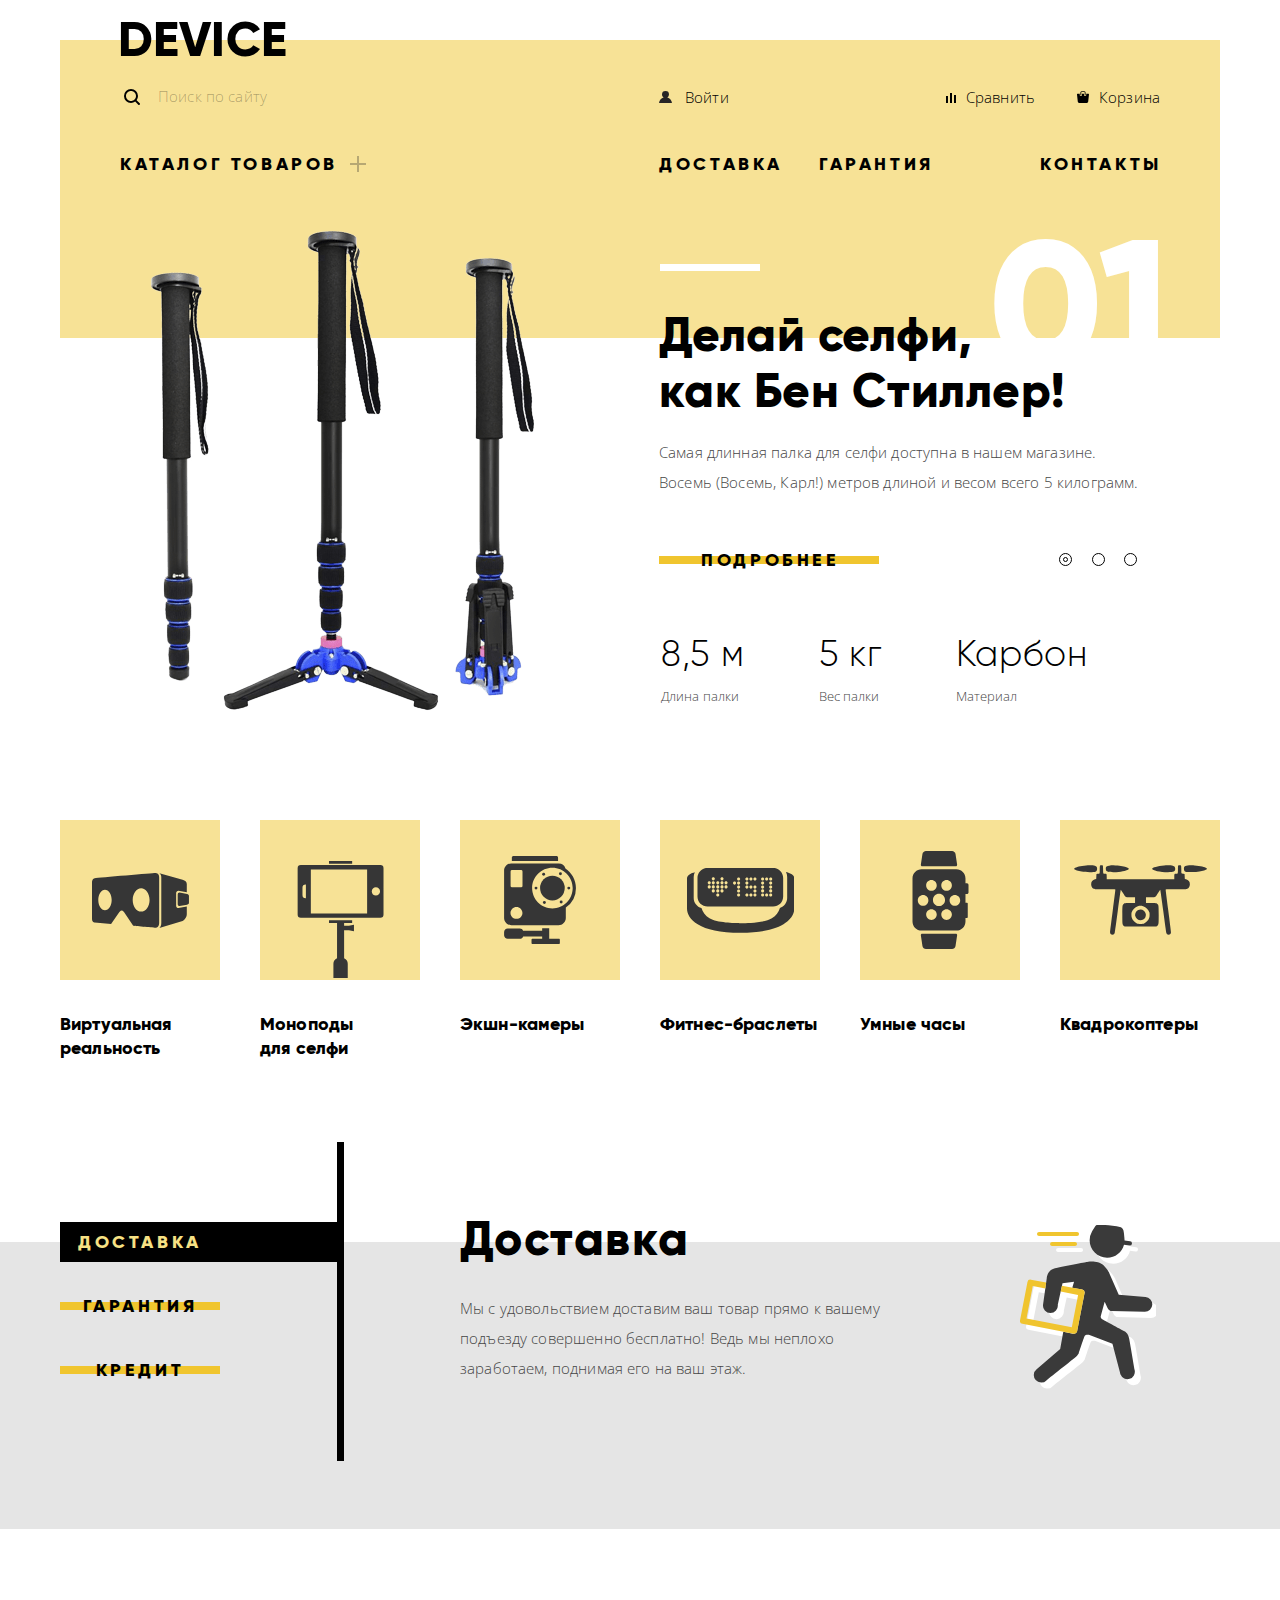
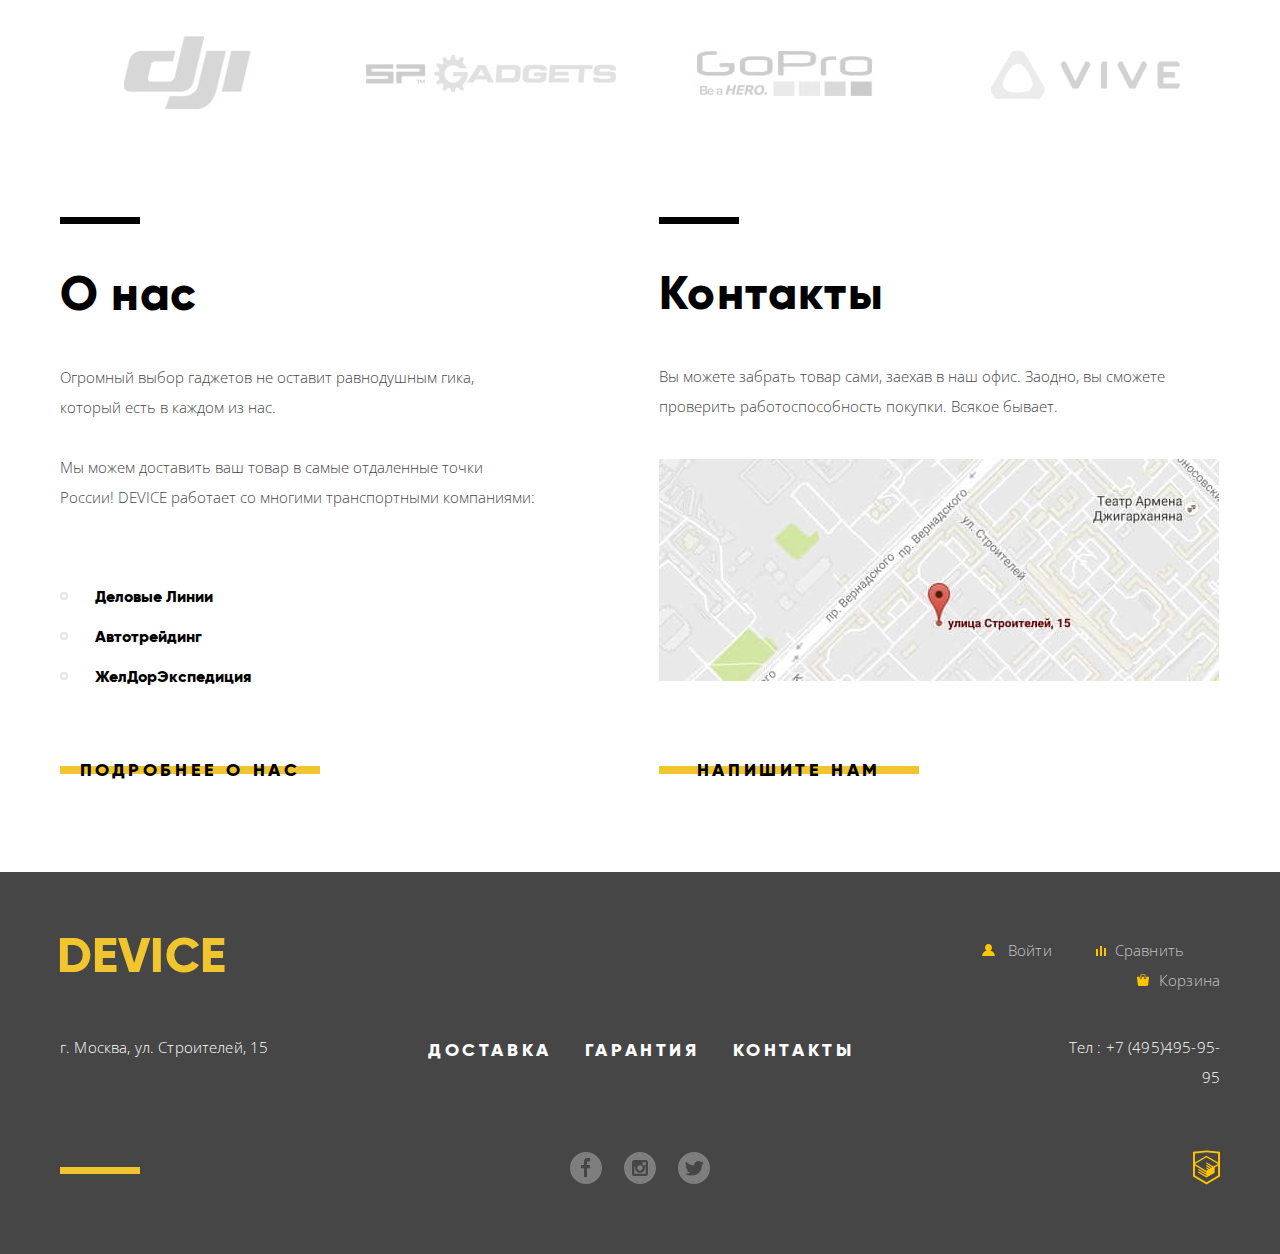
==== index.html @ 0cc8f9c6 "Исправления." ====
<!DOCTYPE html>
<html lang="ru">
  <head>
    <meta charset="utf-8">
    <title>Интернет-магазин Device</title>
    <link href="https://fonts.googleapis.com/css?family=Open+Sans:300,400&amp;subset=cyrillic" rel="stylesheet">
    <link href="css/normalize.css" rel="stylesheet">
    <link href="css/style.css" rel="stylesheet">
  </head>
  <body>   
    <header class="site-header"> 
      <div class="container">
        <nav class="site-header__nav site-header__nav_index"> 
          <a class="site-header__logo-link">DEVICE</a>
          <form class="site-header__search" action="https://echo.htmlacademy.ru" method="GET">
            <label class="site-header__search-label" for="search"><span class="visually-hidden">Поиск:</span></label> 
            <input class="site-header__search-input" type="text" name="search" id="search" placeholder="Поиск по сайту">
            <button class="site-header__search-btn" type="submit" >Найти</button>
          </form>
          <ul class="site-header__user-block">
            <li class="site-header__user-item site-header__user-item_login">
              <a class="site-header__user-link site-header__user-link_login" href="#">Войти</a>
            </li>
            <li class="site-header__user-item site-header__user-item_compare">
              <a class="site-header__user-link site-header__user-link_compare" href="#">Сравнить</a>
            </li>
            <li class="site-header__user-item site-header__user-item_basket">
              <a class="site-header__user-link site-header__user-link_basket" href="#">Корзина</a>
            </li>
          </ul>
          <ul class="site-header__menu">
            <li class="site-header__menu-item site-header__menu-item_catalog">
              <a class="site-header__menu-link site-header__menu-link_catalog" href="#">Каталог товаров</a>
              <ul class="site-header__sub-menu">
                <li class="site-header__sub-menu-column site-header__sub-menu-column_first">
                  <a class="site-header__sub-menu-link" href="#">Виртуальная реальность</a>
                  <a class="site-header__sub-menu-link" href="inner.html">Моноподы для селфи</a>
                  <a class="site-header__sub-menu-link" href="#">Экшн-камеры</a>
                </li>
                <li class="site-header__sub-menu-column site-header__sub-menu-column_second">
                  <a class="site-header__sub-menu-link" href="#">Фитнес-браслеты</a>
                  <a class="site-header__sub-menu-link" href="#">Умные часы</a>
                </li>
                <li class="site-header__sub-menu-column site-header__sub-menu-column_third">
                  <a class="site-header__sub-menu-link" href="#">Квадрокоптеры</a>
                </li>
              </ul>
            </li>
            <li class="site-header__menu-item site-header__menu-item_delivery">
              <a class="site-header__menu-link site-header__menu-link_delivery" href="#">Доставка</a>
            </li>
            <li class="site-header__menu-item site-header__menu-item_warranty">
              <a class="site-header__menu-link site-header__menu-link_warranty" href="#">Гарантия</a>
            </li>
            <li class="site-header__menu-item site-header__menu-item_contacts">
              <a class="site-header__menu-link site-header__menu-link_contacts" href="#">Контакты</a>
            </li>
          </ul>
        </nav>
      </div>
    </header>
    <main class="site-main">
      <section class="site-main__slider">
        <div class="container">
          <div class="slider">
            <input class="slider__switch-radio slider__switch-radio_first visually-hidden" type="radio"  name="slide" id="first-slide" checked>
            <input class="slider__switch-radio slider__switch-radio_second visually-hidden" type="radio"  name="slide" id="second-slide">
            <input class="slider__switch-radio slider__switch-radio_third visually-hidden" type="radio"  name="slide" id="third-slide">
            <section class="slider__item slider__item_first">
              <img class="slider__img slider__img_first" src="img/slide_selfie-stick.png" width="384" height="486" alt="Самая длинная палка для сэлфи">
              <div class="slider__description">
                <h2 class="slider__title">
                  Делай селфи, <br>
                  как Бен Стиллер!
                </h2>
                <p class="slider__text">Самая длинная палка для селфи доступна в нашем магазине.</p>
                <p class="slider__text">Восемь (Восемь, Карл!) метров длиной и весом всего 5 килограмм.</p>
                <a class="slider__btn btn" href="#">Подробнее</a>
                <table class="slider__table">
                  <tr class="slider__table-row">
                    <td class="slider__table-cell">8,5 м</td>
                    <td class="slider__table-cell">5 кг</td>
                    <td class="slider__table-cell">Карбон</td>
                  </tr>
                  <tr class="slider__table-row">
                    <th class="slider__table-cell slider__table-cell_head">Длина палки</th>
                    <th class="slider__table-cell slider__table-cell_head">Вес палки</th>
                    <th class="slider__table-cell slider__table-cell_head">Материал</th>
                  </tr>
                </table>
              </div>
            </section>
            <section class="slider__item slider__item_second">
                <img class="slider__img slider__img_second" src="img/slide_fitness-bracelet.png" width="345" height="485" alt="Мотивирующий фитнес браслет">
                <div class="slider__description">
                  <h2 class="slider__title">
                    Худеем <br>
                    правильно!
                  </h2>
                  <p class="slider__text">Мотивирующие фитнесc-браслеты помогут найти в себе силы не пропускать занятия и соблюдать диету.</p>
                  <a class="slider__btn btn" href="#">Подробнее</a>
                  <table class="slider__table">
                    <tr class="slider__table-row">
                      <td class="slider__table-cell">48 часов</td>
                    </tr>
                    <tr class="slider__table-row">
                      <th class="slider__table-cell slider__table-cell_head">Без подзарядки</th>
                    </tr>
                  </table>
                </div>
            </section>
            <section class="slider__item slider__item_third">
                <img class="slider__img slider__img_third" src="img/slide_quadcopter.png" width="526" height="334" alt="Квадрокоптер с лазером">
                <div class="slider__description">
                  <h2 class="slider__title">
                    Порхает&nbsp;как&nbsp;бабочка,
                    <br>
                    жалит как пчела!
                  </h2>
                  <p class="slider__text">Этот обычный, на первый взгляд, квадрокоптер оснащен мощным лазером, замаскированным под стандартную камеру.</p>
                  <a class="slider__btn btn" href="#">Подробнее</a>
                  <table class="slider__table">
                    <tr class="slider__table-row">
                      <td class="slider__table-cell">800 м</td>
                      <td class="slider__table-cell">50 м</td>
                    </tr>
                    <tr class="slider__table-row">
                      <th class="slider__table-cell slider__table-cell_head">Дальность полета</th>
                      <th class="slider__table-cell slider__table-cell_head">Радиус поражения</th>
                    </tr>
                  </table>
                </div>
            </section>
            <div class="slider__switch-wrap">
              <label class="slider__switch-label" for="first-slide">
                <span class="visually-hidden">Первый слайд</span>
              </label>
              <label class="slider__switch-label" for="second-slide">
                <span class="visually-hidden">Второй слайд</span>
              </label>            
              <label class="slider__switch-label" for="third-slide">
                <span class="visually-hidden">Третий слайд</span>
              </label>
            </div>  
          </div> 
        </div> 
      </section>
      <section class="product-type"> 
        <div class="product-type__container container"> 
          <ul class="product-type__list">
            <li class="product-type__item">
              <a class="product-type__link" href="#">
                <div class="product-type__img-wrap">
                  <img class="product-type__img" src="img/virtual-icon.svg" width="97" height="55" alt="Иконка 'Виртуальная реальность'">
                </div>
                Виртуальная реальность
              </a>
            </li>
            <li class="product-type__item">
              <a class="product-type__link" href="inner.html">
                <div class="product-type__img-wrap product-type__img-wrap_monopods">
                  <img class="product-type__img" src="img/monopods-icon.svg" width="87" height="117" alt="Иконка 'Монопод'">
                </div>
                Моноподы для&nbsp;селфи 
              </a>
            </li>
            <li class="product-type__item">
              <a class="product-type__link" href="#">
                <div class="product-type__img-wrap">
                <img class="product-type__img" src="img/cameras-icon.svg" width="72" height="88" alt="Иконка 'Камера'">
                </div>
                Экшн-камеры 
              </a>
            </li>
          <li class="product-type__item">
          <a class="product-type__link" href="#">
              <div class="product-type__img-wrap">
                <img class="product-type__img" src="img/bracelets-icon.svg" width="107" height="65" alt="Иконка 'Фитнесc-браслет'">
              </div>
              Фитнес-браслеты
          </a>
          </li>
          <li class="product-type__item">
            <a class="product-type__link" href="#">
              <div class="product-type__img-wrap">
                <img class="product-type__img" src="img/watch-icon.svg" width="57" height="98" alt="Иконка 'Умные часы'">
              </div>
              Умные часы
            </a>
          </li>
          <li class="product-type__item">
            <a class="product-type__link" href="#">
              <div class="product-type__img-wrap">
                <img class="product-type__img" src="img/quadcopters-icon.svg" width="133" height="70" alt="Иконка 'Квадрокоптер'">
              </div>
              Квадрокоптеры
            </a>
          </li>
          </ul>
        </div>
      </section>
      <section class="services">
        <div class="services__container container">
          <ul class="services__tabs-bar">
            <li class="services__tabs-bar-item services__tabs-bar-item_delivery ">
              <button class="services__tabs-bar-btn services__tabs-bar-btn_delivery btn services__tabs-bar-btn_active" type="button" href="#">
                Доставка
              </button>
            </li>
            <li class="services__tabs-bar-item services__tabs-bar-item_warranty">
              <button class="services__tabs-bar-btn services__tabs-bar-btn_warranty btn" type="button" href="#">
                Гарантия
              </button>
            </li>
            <li class="services__tabs-bar-item services__tabs-bar-item_credit">
              <button class="services__tabs-bar-btn services__tabs-bar-btn_credit btn"type="button" href="#">
                Кредит
              </button>
            </li>
          </ul>
          <section class="services__tabs">
            <section class="services__tabs-item services__tabs-item_delivery">
              <h2 class="services__tabs-title">Доставка</h2>
              <p class="services__tabs-description">
                Мы с удовольствием доставим ваш товар прямо к вашему подъезду совершенно бесплатно! Ведь мы неплохо заработаем, поднимая его на ваш этаж.
              </p>
            </section>
            <section class="services__tabs-item services__tabs-item_warranty services__tabs-item_close">
              <h2 class="services__tabs-title">Гарантия</h2>
              <p class="services__tabs-description">
                Если из-за возгорания купленного у нас товара у вас сгорит дом — не переживайте, мы выдадим вам новый.<br> Товар, не дом, конечно же.
              </p>
            </section>
            <section class="services__tabs-item services__tabs-item_credit services__tabs-item_close">
              <h2 class="services__tabs-title">Кредит</h2>
              <p class="services__tabs-description">
                Залезть в долговую яму стало проще! Кредитные консультанты подберут для вас наиболее выгодные  условия кредита. Выгодные для нашего банка, разумеется.
              </p> 
            </section>
          </section>
        </div> 
      </section> 
      <section class="partners">
        <div class="partners__container container">
          <ul class="partners-list">
            <li class="partners-list__item">
              <a class="partners-list__link partners-list__link_gji" href="#">
                <span class="visually-hidden">DjI</span>
              </a>
            </li>
            <li class="partners-list__item">
                <a class="partners-list__link partners-list__link_sp-gadgets" href="#">
                  <span class="visually-hidden">Sp-gadgets</span>
                </a>
            </li>
            <li class="partners-list__item">
                <a class="partners-list__link partners-list__link_gopro" href="#">
                  <span class="visually-hidden">GoPro</span>
                </a> 
            </li>
            <li class="partners-list__item">
                <a class="partners-list__link partners-list__link_vive" href="#">
                  <span class="visually-hidden">Vive</span>
                </a>
            </li>
          </ul> 
        </div>
      </section>
      <section class="info">
        <div class="info__container container">
          <section class="about-company">
            <h2 class="about-company__title">О нас</h2>
            <p class="about-company__content">Огромный выбор гаджетов не оставит равнодушным гика, который есть в каждом из нас.</p>
            <p class="about-company__content">Мы можем доставить ваш товар в самые отдаленные точки России! DEVICE работает со многими транспортными компаниями:</p>
            <ul class="about-company__list">
              <li class="about-company__item">Деловые Линии</li>
              <li class="about-company__item">Автотрейдинг</li>
              <li class="about-company__item">ЖелДорЭкспедиция</li>
            </ul>
            <a class="about-company__btn btn" href="#">Подробнее о нас</a>
          </section>
          <section class="contacts">
            <h2 class="contacts__title">Контакты</h2>
            <p class="contacts__content">Вы можете забрать товар сами, заехав в наш офис. Заодно, вы сможете проверить работоспособность покупки. Всякое бывает.</p>
            <a class="contacts__map" href="#">
              <img class="contacts__img-map" src="img/map.jpg" width="560" height="222" alt="г. Москва, ул. Строителей, 15 "> 
            </a>
            <a class="contacts__btn btn" href="#">Напишите нам</a>
          </section> 
        </div>
      </section> 
    </main>
    <footer class="site-footer">
      <div class="container">
        <nav class="site-footer__nav">
          <a class="site-footer__logo-link">DEVICE</a>
          <ul class="site-footer__user-block">
            <li class="site-footer__user-item site-footer__user-item_login">
              <a class="site-footer__user-link site-footer__user-link_login" href="#">Войти</a>
            </li>
            <li class="site-footer__user-item">
              <a class="site-footer__user-link site-footer__user-link_compare" href="#">Сравнить</a>
            </li>
            <li class="site-footer__user-item site-footer__user-item_basket">
              <a class="site-footer__user-link site-footer__user-link_basket" href="#">Корзина</a>
            </li>
          </ul> 
          <p class="site-footer__address">г. Москва, ул. Строителей, 15</p>            
          <ul class="site-footer__menu">
            <li class="site-footer__menu-item">
              <a class="site-footer__menu-link" href="#">Доставка</a>
            </li>
            <li class="site-footer__menu-item">
              <a class="site-footer__menu-link" href="#">Гарантия</a>
            </li>
            <li class="site-footer__menu-item">
              <a class="site-footer__menu-link" href="#">Контакты</a>
            </li> 
          </ul>
          <a class="site-footer__phone" href="tel:+74954959595"> Тел : +7 (495)495-95-95</a>
          <ul class="site-footer__socials">
          <li class="site-footer__socials-item">
            <a class="site-footer__socials-link site-footer__socials-link_fb" href="#">
              <span class="visually-hidden">Мы в фейсбуке</span>
            </a> 
          </li>
          <li class="site-footer__socials-item">
            <a class="site-footer__socials-link site-footer__socials-link_insta" href="#">
              <span class="visually-hidden">Мы в инстаграмме</span>
            </a>
          </li>
          <li class="site-footer__socials-item">
            <a class="site-footer__socials-link site-footer__socials-link_tw" href="#">
              <span class="visually-hidden">Мы в твиттере</span>
            </a>
          </li>
          </ul>
          <a class="site-footer__icon-html-academy-link" href="https://htmlacademy.ru/intensive/htmlcss">
          <img class="site-footer__icon-html-academy-icon" src="img/logo-html-academy.svg" width="27" height="35" alt="Логотип html-academy">
          </a>
        </nav>
      </div>  
    </footer>
    <div class="modal modal_write-us">
      <button class="modal__close"><span class="visually-hidden">Закрыть</span></button>
      <form class="form-write-us" action="https://echo.htmlacademy.ru" method="post">
        <label class="form-write-us__label">
          Ваше имя:
          <input class="form-write-us__input" id="input-name" type="text" name="name" placeholder="Имя Фамилия"> 
        </label>
        <label class="form-write-us__label">
          Ваш e-mail:
          <input class="form-write-us__input" id="input-email" type="email" name="email" placeholder="email@example.com">
        </label>
        <label class="form-write-us__label form-write-us__label_textarea" for="input-letter">
          Текст письма:
          <textarea class="form-write-us__input form-write-us__textarea" name="text" id="input-letter" placeholder="В свободной форме"></textarea>
        </label> 
        <button class="form-write-us__btn btn" type="submit">Отправить</button>
      </form>
    </div>
    <div class="modal modal_map">
      <button class="modal__close" type="button"><span class="visually-hidden">Закрыть</span></button>
      <iframe class="map" src="https://www.google.com/maps/embed?pb=!1m18!1m12!1m3!1d3236.3524738832443!2d37.5250854343828!3d55.68667950275683!2m3!1f0!2f0!3f0!3m2!1i1024!2i768!4f13.1!3m3!1m2!1s0x46b54cf65f5c8955%3A0x694710ccd55501e!2z0YPQuy4g0KHRgtGA0L7QuNGC0LXQu9C10LksIDE1LCDQnNC-0YHQutCy0LAsIDExOTMxMQ!5e0!3m2!1sru!2sru!4v1544627901793" allowfullscreen></iframe>
    </div> 
    <script src="js/script.js"></script>
  </body>
</html>
---- css/style.css ----
@font-face {
  font-weight: 800;
  font-family: "Gilroy";

  src: url("../fonts/gilroy-extrabold-webfont.woff2") format("woff2");
  src: url("../fonts/gilroy-extrabold-webfont.woff") format("woff");
}

@font-face {
  font-weight: 300;
  font-family: "Gilroy";

  src: url("../fonts/gilroy-light-webfont.woff2") format("woff2");
  src: url("../fonts/gilroy-light-webfont.woff") format("woff");
}

@keyframes puff {
  from {
    opacity: 0;
  }
  50% {
    opacity: 0.5;
  }
  to {
    opacity: 1;
  }
}

body {
  margin: 0 auto;
  padding-top: 40px;

  font-weight: 300;
  font-size: 15px;
  line-height: 30px;
  font-family: "Open Sans", "Arial", sans-serif;
  color: #000000;
  letter-spacing: 0.01em;

  background-color: #ffffff;
}

a {
  text-decoration: none;
}

.visually-hidden {
  position: absolute;

  width: 1px;
  height: 1px;
  margin: -1px;

  clip: rect(0 0 0 0);
}

.btn {
  position: relative;
  z-index: 0;

  display: flex;
  justify-content: center;
  align-items: center;
  
  padding: 8px 0;

  font-weight: 800;
  font-size: 18px;
  line-height: 24px;
  font-family: "Gilroy", "Arial", sans-serif;
  color: #000000;
  text-transform: uppercase;
  letter-spacing: 0.2em;

  background-color: transparent;
  border: none;
  cursor: pointer;
}

.btn::before {
  content: "";
  position: absolute;
  top: 16px;
  left: 0;
  z-index: -1;

  display: block;
  width: 100%;
  height: 8px;

  background-color: #f0c52e;
}

.btn:hover::before,
.btn:focus::before {
  top: 0;
  left: 0;

  height: 100%;

  transition: all 0.2s ease-in-out;
}

.btn:active {
  top: 0;
  left: 0;

  color: rgba(0, 0, 0, 0.3);

  outline: none;
}

.container {
  width: 1160px;
  margin: 0 auto;
  padding: 0 20px;
}

.site-header__nav {
  position: relative;

  display: flex;
  flex-wrap: wrap;
  justify-content: space-between;
  align-items: center;
  padding-top: 32px;
  padding-right: 60px;
  padding-left: 60px;

  background-color: #f7e296;
}

.site-header__nav_index {
  padding-bottom: 159px;
}

.site-header__logo-link {
  position: absolute;
  top: -16px;
  left: 58px;

  display: block;

  font-weight: 800;
  font-size: 49px;
  font-family: "Gilroy", "Arial", sans-serif;
  color: #000000;
}

.site-header__logo-link[href]:hover {
  opacity: 0.6;
}

.site-header__logo-link[href]:active {
  opacity: 0.3;
}

.site-header__search {
  position: relative;

  display: flex;
  width: 440px;
}

.site-header__search-label {
  position: absolute;
  top: 17px;
  left: 4px;

  width: 16px;
  height: 16px;

  background-image: url("../img/search-icon.svg");
  background-repeat: no-repeat;
  cursor: pointer;
}

.site-header__search-input {
  width: 350px;
  height: 48px;
  padding: 0;
  padding-right: 5px;
  padding-left: 38px;

  font-weight: 300;
  font-size: 15px;
  line-height: 30px;
  font-family: "Open Sans", "Arial", sans-serif;
  color: #000000;
  letter-spacing: 0.01em;

  background-color: transparent;
  border: none;
  outline: none;
}

.site-header__search-input:focus {
  border-bottom: 2px solid #000000;
}

.site-header__search-input::placeholder {
  font-weight: 300;
  font-size: 15px;
  line-height: 30px;
  font-family: "Open Sans", "Arial", sans-serif;
  color: rgba(0, 0, 0, 0.3);
  letter-spacing: 0.01em;
}

.site-header__search-input:hover::placeholder {
  color: rgba(0, 0, 0, 0.6);
}

.site-header__search-input:focus::placeholder {
  font-size: 0;
}

.site-header__search-btn {
  width: 85px;
  box-sizing: border-box;
  
  padding: 8px 0;

  font-weight: 300;
  font-size: 15px;
  line-height: 30px;
  font-family: "Open Sans", "Arial", sans-serif;
  color: #000000;

  background-color: transparent;
  border: 2px solid #000000;
  cursor: pointer;
  opacity: 0;

  pointer-events: none;
}

.site-header__search-input:focus + .site-header__search-btn {
  opacity: 1;

  pointer-events: auto;
}

.site-header__search-input:focus + .site-header__search-btn:hover,
.site-header__search-btn:focus {
  color: #ffffff;

  background-color: #000000;
  outline: none;
  opacity: 1;

  pointer-events: auto;
}

.site-header__search-btn:active {
  color: rgba(255, 255, 255, 0.3);

  opacity: 1;

  pointer-events: auto;
}

.site-header__user-block {
  display: flex;
  flex-wrap: wrap;
  justify-content: space-between;
  width: 500px;
  margin: 0;
  margin-left: 100px;
  padding: 0;

  list-style: none;
}

.site-header__user-item_login {
  width: 280px;
}

.site-header__user-item_basket {
  margin-left: 38px;
}

.site-header__user-link {
  position: relative;

  padding-left: 25px;

  color: #000000;
}

.site-header__user-link:hover {
  opacity: 0.6;
}

.site-header__user-link:active {
  opacity: 0.3;
}

.site-header__user-link::before {
  content: "";
  position: absolute;

  background-repeat: no-repeat;
}

.site-header__user-link_login::before {
  top: 4px;
  left: -1px;

  width: 13px;
  height: 14px;

  background-image: url("../img/login-icon_black.svg");
}

.site-header__user-link_compare::before {
  top: 6px;
  left: 5px;

  width: 10px;
  height: 10px;

  background-image: url("../img/compare-icon_black.svg");
}

.site-header__user-link_basket::before {
  top: 4px;
  left: 3px;

  width: 12px;
  height: 12px;

  background-image: url("../img/basket-icon_black.svg");
}

.site-header__menu {
  display: flex;
  flex-wrap: wrap;
  justify-content: space-between;
  width: 100%;
  margin: 0;
  margin-top: 27px;
  padding: 0;

  list-style: none;
}

.site-header__menu-item {
  margin-right: 25px;
}

.site-header__menu-item_catalog {
  margin-right: 285px;
}

.site-header__menu-item_delivery {
  margin-right: 30px;
}

.site-header__menu-item_warranty {
  margin-right: 100px;
}

.site-header__menu-item_contacts {
  width: 120px;
  margin-right: 0;
}

.site-header__menu-link {
  font-weight: 800;
  font-size: 18px;
  line-height: 24px;
  font-family: "Gilroy", "Arial", sans-serif;
  color: #000000;
  text-transform: uppercase;
  letter-spacing: 0.2em;
}

.site-header__menu-link:hover {
  color: rgba(0, 0, 0, 0.6);
}

.site-header__menu-link:active {
  color: rgba(0, 0, 0, 0.3);
}

.site-header__menu-link_catalog {
  position: relative;

  padding-right: 30px;
}

.site-header__menu-link_catalog::before {
  content: "";
  position: absolute;
  top: 4px;
  right: 2px;

  width: 16px;
  height: 16px;

  background-image: url("../img/plus-icon.svg");
  background-size: cover;
  opacity: 0.3;
}

.site-header__sub-menu {
  position: absolute;
  top: 135px;
  left: 0;
  z-index: 3;

  display: none;
  flex-wrap: wrap;
  width: 1100px;
  margin: 0;
  padding-top: 22px;
  padding-bottom: 34px;
  padding-left: 60px;

  list-style: none;

  background-color: #f7e296;
}

.site-header__sub-menu-column {
  display: flex;
  flex-direction: column;
}

.site-header__sub-menu-column_first {
  width: 239px;
}

.site-header__sub-menu-column_second {
  width: 201px;
}

.site-header__sub-menu-column_third {
  width: 230px;
}

.site-header__menu-link_catalog:hover + .site-header__sub-menu,
.site-header__sub-menu:hover {
  display: flex;
}

.site-header__sub-menu-link {
  line-height: 36px;
  color: #000000;
}

.site-header__sub-menu-link[href]:hover {
  opacity: 0.6;
}

.site-header__sub-menu-link[href]:active {
  opacity: 0.3;
}

.slider {
  position: relative;

  width: 1110px;
  margin: 0 auto;
  margin-top: -111px;
  margin-bottom: 105px;
  padding-right: 50px;
}

.slider__item {
  display: none;
  justify-content: space-between;
}

.slider__item_first {
  padding-left: 90px;
}

.slider__item_second {
  padding-left: 115px;
}

.slider__img_first {
  margin-right: 125px;
}

.slider__img_second {
  margin-right: 138px;
}

.slider__img_third {
  margin-top: 60px;
  margin-right: 42px;
  margin-left: 30px;
}

.slider__item::after {
  content: "";
  position: absolute;
  top: 63px;
  right: 49px;
  z-index: 1;

  display: block;

  font-weight: 800;
  font-size: 180px;
  font-family: "Gilroy", "Arial", sans-serif;
  color: #ffffff;
}

.slider__item_first::after {
  content: "01";
}

.slider__item_second::after {
  content: "02";
}

.slider__item_third::after {
  content: "03";
}

.slider__description {
  position: relative;
  z-index: 2;

  width: 512px;
  padding-top: 80px;
}

.slider__description::before {
  content: "";
  position: absolute;
  top: 37px;
  left: 1px;
  z-index: 1;

  width: 100px;
  height: 7px;

  background-color: #ffffff;
}

.slider__title {
  margin: 0;
  margin-bottom: 18px;
  padding: 0;

  font-weight: 800;
  font-size: 48px;
  line-height: 56px;
  font-family: "Gilroy", "Arial", sans-serif;
  letter-spacing: 0.01em;
}

.slider__text {
  margin: 0;
  padding: 0;

  color: #464646;
}

.slider__btn {
  width: 217px;
  margin-top: 43px;
  margin-bottom: 47px;
  padding-left: 3px;
}

.slider__table-cell {
  padding: 0;
  padding-right: 72px;
  padding-bottom: 7px;

  font-weight: 300;
  font-size: 36px;
  line-height: 48px;
  font-family: "Gilroy", "Arial", sans-serif;
  vertical-align: top;
  letter-spacing: 0.02em;
}

.slider__table-cell_head {
  font-weight: 300;
  font-size: 13px;
  line-height: 20px;
  font-family: "Open Sans", "Arial", sans-serif;
  text-align: start;
  color: #464646;
  letter-spacing: 0.008em;
}

.slider__switch-wrap {
  position: absolute;
  right: 83px;
  bottom: 149px;

  display: flex;
  justify-content: space-between;
  align-items: center;
  width: 78px;
}

.slider__switch-label {
  position: relative;
  z-index: 2;

  width: 11px;
  height: 11px;

  background-color: #ffffff;
  border: 1px solid #000000;
  border-radius: 50%;
  cursor: pointer;
}

.slider__switch-label::before {
  content: "";
  position: absolute;
  top: 3px;
  left: 3px;
  z-index: 3;

  display: none;
  width: 3px;
  height: 3px;

  background-color: #ffffff;
  border: 1px solid #000000;
  border-radius: 50%;
  cursor: pointer;
}

.slider__switch-radio_first:checked ~ .slider__switch-wrap label[for="first-slide"]::before,
.slider__switch-radio_second:checked ~ .slider__switch-wrap label[for="second-slide"]::before,
.slider__switch-radio_third:checked ~ .slider__switch-wrap label[for="third-slide"]::before {
  display: block;
}

.slider__switch-radio:focus ~ .slider__switch-wrap label {
  outline: 2px solid rgba(0, 0, 0, 0.3);
}

#first-slide:checked ~ .slider__item_first,
#second-slide:checked ~ .slider__item_second,
#third-slide:checked ~ .slider__item_third {
  display: flex;
}

.product-type__list {
  display: flex;
  justify-content: space-between;
  margin-bottom: 162px;
  padding: 0;

  list-style: none;
}

.product-type__item {
  width: 160px;
}

.product-type__link {
  display: block;

  font-weight: 800;
  font-size: 18px;
  line-height: 24px;
  font-family: "Gilroy", "Arial", sans-serif;
  color: #000000;
}

.product-type__link:active {
  opacity: 0.3;
}

.product-type__img-wrap {
  display: flex;
  justify-content: center;
  align-items: center;
  width: 160px;
  height: 160px;
  margin-bottom: 32px;

  background-color: rgba(240, 197, 46, 0.5);
}

.product-type__img-wrap_monopods {
  align-items: flex-end;
  height: 158px;
  padding-bottom: 2px;
}

.product-type__img-wrap:hover,
.product-type__img-wrap:active {
  background-color: #f0c52e;
}

.product-type__link:hover .product-type__img-wrap {
  background-color: #f0c52e;
}

.product-type__link:focus .product-type__img-wrap {
  background-color: #f0c52e;
}

.product-type__link:active .product-type__img {
  opacity: 0.3;
}

.services {
  background: linear-gradient(to bottom, #ffffff 0px, #ffffff 20px, #e5e5e5 20px);
}

.services__container {
  display: flex;
  margin-bottom: 95px;
  padding-bottom: 115px;
}

.services__tabs-bar {
  position: relative;
  z-index: 1;

  display: flex;
  flex-direction: column;
  width: 270px;
  margin: 0;
  margin-right: 115px;
  padding: 0;
  padding-right: 15px;

  list-style: none;
}

.services__tabs-bar::after {
  content: "";
  position: absolute;
  top: -80px;
  left: 277px;

  display: block;
  width: 7px;
  height: 319px;

  background-color: #000000;
}

.services__tabs-bar-item {
  margin-bottom: 24px;
}

.services__tabs-bar-btn {
  width: 160px;

  color: #000000;
}

.services__tabs-bar-btn:active {
  z-index: 1;
  width: 280px;
  padding-right: 120px;

  color: #f7e184;

  background-color: #000000;
}

.services__tabs-bar-btn_active {

  width: 280px;
  padding-right: 120px;

  color: #f7e184;

  background-color: #000000;
}

.services__tabs-bar-btn:active::before,
.services__tabs-bar-btn_active::before {
  display: none;
}

.services__tabs {
  display: flex;
  margin: 0;
  padding: 0;

  list-style: none;
}

.services__tabs-item {
  position: relative;
  top: -7px;

  display: block;
  width: 700px;

  background-repeat: no-repeat;
}

.services__tabs-item_delivery {
  background-image: url("../img/services-tabs_delivery.svg");
  background-position: 560px 10px;
}

.services__tabs-item_warranty {
  background-image: url("../img/services-tabs_warranty.svg");
  background-position: 530px 0;
}

.services__tabs-item_credit {
  background-image: url("../img/services-tabs_credit.svg");
  background-position: 530px 0;
}

.services__tabs-item_close {
  display: none;
}

.services__tabs-title {
  margin: 0;
  margin-bottom: 30px;

  font-weight: 800;
  font-size: 48px;
  line-height: 48px;
  font-family: "Gilroy", "Arial", sans-serif;
  letter-spacing: 0.03em;
}

.services__tabs-description {
  width: 435px;
  margin: 0;

  color: #464646;
}

.partners {
  margin-bottom: 93px;
}

.partners-list {
  display: flex;
  flex-wrap: wrap;
  justify-content: space-between;
  margin: 0;
  padding: 0;

  list-style: none;
}

.partners-list__link {
  display: block;
  width: 260px;
  height: 100px;

  background-repeat: no-repeat;
  opacity: 0.2;
}

.partners-list__link:hover,
.partners-list__link:focus {
  opacity: 1;

  transition: all 0.2s ease-in-out;
}

.partners-list__link_gji {
  background-image: url("../img/dji-logo_gray.jpg");
}

.partners-list__link_sp-gadgets {
  background-image: url("../img/sp-gadgets-logo_gray.jpg");
}

.partners-list__link_gopro {
  background-image: url("../img/gopro-logo_gray.jpg");
}

.partners-list__link_vive {
  background-image: url("../img/vive-logo_gray.jpg");
}

.partners-list__link_gji:hover,
.partners-list__link_gji:focus {
  background-image: url("../img/dji-logo_color.jpg");
}

.partners-list__link_sp-gadgets:hover,
.partners-list__link_sp-gadgets:focus {
  background-image: url("../img/sp-gadgets-logo_color.jpg");
}

.partners-list__link_gopro:hover,
.partners-list__link_gopro:focus {
  background-image: url("../img/gopro-logo_color.jpg");
}

.partners-list__link_vive:hover,
.partners-list__link_vive:focus {
  background-image: url("../img/vive-logo_color.jpg");
}

.info__container {
  display: flex;
  margin-bottom: 82px;
}

.about-company {
  position: relative;

  width: 478px;
  margin-right: 119px;
  padding-top: 53px;
}

.about-company::before {
  content: "";
  position: absolute;
  top: 0;

  display: block;
  width: 80px;
  height: 7px;

  background-color: #000000;
}

.about-company__title {
  margin: 0;
  margin-bottom: 44px;

  font-weight: 800;
  font-size: 47.5px;
  line-height: 47.5px;
  font-family: "Gilroy", "Arial", sans-serif;
  letter-spacing: 0.5px;
}

.about-company__content {
  margin: 0;
  margin-bottom: 30px;
  padding: 0;

  color: #464646;
  letter-spacing: normal;
}

.about-company__list {
  margin: 0;
  margin-top: 65px;
  margin-bottom: 53px;
  padding: 0;

  list-style: none;
}

.about-company__item {
  position: relative;

  padding-left: 35px;

  font-weight: 800;
  font-size: 16px;
  line-height: 40px;
  font-family: "Gilroy", "Arial", sans-serif;
  letter-spacing: normal;
}

.about-company__item::before {
  content: "";
  position: absolute;
  top: 15px;
  left: 0;

  display: block;
  width: 4px;
  height: 4px;

  border: 2px solid #e5e5e5;
  border-radius: 50%;
}

.about-company__btn {
  width: 260px;
}

.contacts {
  position: relative;

  width: 553px;
  padding-top: 53px;
  padding-left: 2px;
}

.contacts::before {
  content: "";
  position: absolute;
  top: 0;

  display: block;
  width: 80px;
  height: 7px;

  background-color: #000000;
}

.contacts__title {
  margin: 0;
  margin-bottom: 44px;

  font-weight: 800;
  font-size: 47px;
  line-height: 47px;
  font-family: "Gilroy", "Arial", sans-serif;
  letter-spacing: 0.03em;
}

.contacts__content {
  margin-bottom: 38px;
  padding: 0;

  color: #464646;
  letter-spacing: normal;
}

.contacts__btn {
  width: 260px;
  margin-top: 60px;
}

.site-footer {
  color: #e5e5e5;

  background-color: #464646;
}

.site-footer__nav {
  position: relative;

  display: flex;
  flex-wrap: wrap;
  justify-content: space-between;
  padding-top: 63px;
}

.site-footer__nav::after {
  content: "";
  position: absolute;
  bottom: 80px;
  left: 0;

  display: block;
  width: 80px;
  height: 7px;

  background-color: #f0c52e;
}

.site-footer__logo-link {
  position: absolute;
  top: 68px;
  left: -3px;

  display: block;

  font-weight: 800;
  font-size: 49px;
  font-family: "Gilroy", "Arial", sans-serif;
  color: #f0c52e;
}

.site-footer__logo-link[href]:hover {
  opacity: 0.6;
}

.site-footer__logo-link[href]:active {
  opacity: 0.3;
}

.site-footer__user-block {
  display: flex;
  flex-wrap: wrap;
  justify-content: flex-end;
  align-items: flex-start;
  margin: 0;
  margin-bottom: 37px;
  margin-left: 624px;
  padding: 0;

  list-style: none;
}

.site-footer__user-item {
  margin-right: 36px;
}

.site-footer__user-item_login {
  display: flex;
  justify-content: flex-end;
  width: 280px;
}

.site-footer__user-item_basket {
  margin-right: 0;
}

.site-footer__user-link {
  position: relative;

  display: block;

  color: rgba(255, 255, 255, 0.7);
}

.site-footer__user-link_login,
.site-footer__user-link_compare,
.site-footer__user-link_basket {
  padding-left: 27px;
}

.site-footer__user-link[href]:hover {
  color: #ffffff;
}

.site-footer__user-link[href]:active {
  opacity: 0.6;
}

.site-footer__user-link::before {
  content: "";
  position: absolute;

  background-repeat: no-repeat;
}

.site-footer__user-link:hover::before {
  opacity: 0.6;
}

.site-footer__user-link_login::before {
  top: 9px;
  left: 1px;

  width: 13px;
  height: 14px;

  background-image: url("../img/login-icon_yellow.svg");
}

.site-footer__user-link_compare::before {
  top: 11px;
  left: 8px;

  width: 10px;
  height: 10px;

  background-image: url("../img/compare-icon_yellow.svg");
}

.site-footer__user-link_basket::before {
  top: 9px;
  left: 5px;

  width: 12px;
  height: 12px;

  background-image: url("../img/basket-icon_yellow.svg");
}

.site-footer__address {
  display: block;
  width: 210px;
  margin: 0;

  color: #ffffff;
}

.site-footer__menu {
  display: flex;
  flex-wrap: wrap;
  align-items: baseline;
  width: 480px;
  margin: 0;
  padding: 0;
  padding-top: 3px;

  list-style: none;
}

.site-footer__menu-item {
  margin-right: 23px;
}

.site-footer__menu-link {
  padding: 5px;

  font-weight: 800;
  font-size: 18px;
  line-height: 24px;
  font-family: "Gilroy", "Arial", sans-serif;
  color: #ffffff;
  text-transform: uppercase;
  letter-spacing: 0.2em;
}

.site-footer__menu-link:hover {
  opacity: 0.6;
}

.site-footer__menu-link:active {
  opacity: 0.3;
}

.site-footer__phone {
  display: block;
  width: 164px;

  text-align: right;
  color: #ffffff;
}

.site-footer__socials {
  display: flex;
  justify-content: center;
  width: 100%;
  margin: 0;
  margin-top: 60px;
  margin-bottom: 70px;
  padding: 0;

  list-style: none;
}

.site-footer__socials-link {
  display: block;
  width: 32px;
  height: 32px;
  margin: 0 11px;
  background-repeat: no-repeat;
  background-position: 0 0;
  opacity: 0.3;
}

.site-footer__socials-link_fb {
  background-image: url("../img/fb-icon.svg");
}

.site-footer__socials-link_insta {
  background-image: url("../img/insta-icon.svg");
}

.site-footer__socials-link_tw {
  background-image: url("../img/tw-icon.svg");
}

.site-footer__socials-link:hover {
  opacity: 0.6;
}

.site-footer__socials-link:active {
  opacity: 0.1;
}

.site-footer__icon-html-academy-link {
  position: absolute;
  right: 0;
  bottom: 60px;
}

.site-footer__icon-html-academy-link:hover {
  opacity: 0.6;
}

.site-footer__icon-html-academy-link:active {
  opacity: 0.3;
}

.site-main_inner {
  font-size: 14px;
  line-height: 24px;
  letter-spacing: 0.01em;
}

.site-header__nav_inner {
  margin-bottom: 38px;
  padding-bottom: 47px;
}

.site-header__user-link_logout,
.site-header__user-link_logout:hover {
  padding-left: 17px;

  opacity: 0.3;
}

.site-main__header {
  margin-bottom: 45px;
  padding-left: 60px;
}

.site-main__title {
  margin: 0;
  margin-bottom: 25px;
  padding: 0;

  font-weight: 800;
  font-size: 47px;
  line-height: 47px;
  font-family: "Gilroy", "Arial", sans-serif;
  color: #000000;
}

.breadscrumbs__list {
  display: flex;
  padding: 0;

  list-style: none;
}

.breadscrumbs__item {
  position: relative;

  padding-right: 37px;
}

.breadscrumbs__item::after {
  content: "";
  position: absolute;
  top: 9px;
  right: 15px;

  display: block;
  width: 4px;
  height: 7px;

  background-image: url("../img/arrow-breadscrumbs.svg");
  background-repeat: no-repeat;
}

.breadscrumbs__item_last::after {
  display: none;
}

.breadscrumbs__link {
  color: #000000;

  opacity: 0.3;
}

.breadscrumbs__link[href]:hover {
  opacity: 0.6;
}

.breadscrumbs__link[href]:active {
  opacity: 0.1;
}

.site-main__catalog-wrap {
  position: relative;
}

.site-main__catalog-wrap::before {
  content: "";
  position: absolute;
  z-index: -1;

  display: block;
  width: 100%;
  height: 70px;

  background-color: #ebebeb;
}

.site-main__catalog-wrap::after {
  content: "";
  position: absolute;
  top: 0;
  right: calc(50% + 252px);
  z-index: -1;

  display: block;
  width: 100%;
  height: 100%;

  background: linear-gradient( to bottom, #dbdbdb 0px, #dbdbdb 70px, #efefef 70px);
}

.site-main__content-container {
  display: flex;
}

.filter {
  background-color: #efefef;
}

.filter__form-title {
  display: flex;
  align-items: center;
  margin: 0;
  padding: 23px 5px;
  padding-left: 60px;

  font-weight: 800;
  font-size: 16px;
  font-family: "Gilroy", "Arial", sans-serif;
  text-transform: uppercase;
  letter-spacing: 0.2em;

  background-color: #dbdbdb;
}

.filter__form {
  width: 200px;
  padding-right: 70px;
  padding-left: 58px;
}

.filter__group {
  display: flex;
  flex-direction: column;
  margin: 0;
  padding: 0;

  border: none;
}

.filter__title {
  position: relative;

  width: 100%;
  margin: 0;
  margin-bottom: 22px;
  padding: 0;
  padding-top: 11px;

  font-weight: 800;
  font-size: 18px;
  font-family: "Gilroy", "Arial", sans-serif;

  border: none;
}

.filter__title::before {
  content: "";
  position: absolute;
  top: 0;
  left: 0;

  display: block;
  width: 201px;
  height: 2px;

  background-color: #000000;
}

.filter__label {
  position: relative;

  display: flex;
  width: 160px;
  margin: 0;
  margin-bottom: 6px;
  padding: 5px 0;
  padding-left: 40px;
  padding-left: 40px;

  cursor: pointer;
}

.filter__label::before {
  content: "";
  position: absolute;
  top: 5px;
  left: 0;

  display: none;
}

.filter__label:hover::before {
  opacity: 0.6;
}

.filter__label::after {
  content: "";
  position: absolute;
  top: 5px;
  left: 0;

  display: none;
}

.filter__label:hover::after {
  opacity: 0.6;
}

.filter__group_range {
  margin-top: 70px;
}

.filter__range-wrap {
  position: relative;

  display: flex;
  margin-bottom: 22px;
  padding: 30px;
}

.filter__range {
  position: absolute;
  top: 0;

  padding-top: 25px;
}

.filter__range_right {
  left: 92px;
}

.filter__range_left {
  left: 0;
}

.filter__range-circle {
  position: absolute;
  top: 2px;
  z-index: 3;

  display: block;
  box-sizing: border-box;
  width: 20px;
  height: 20px;

  background-color: #ffffff;
  border-radius: 50%;
  box-shadow: 0 2px 1px #dadada;
  cursor: pointer;
}

.filter__range-circle:hover {
  transform: scale(1.1);
}

.filter__range-circle_left {
  left: -3px;
}

.filter__range-circle_right {
  right: 15px;
}

.filter__range-circle::before {
  content: "";
  position: absolute;
  top: 8px;
  left: 8px;

  display: block;
  width: 4px;
  height: 4px;

  background-color: #ababab;
  border-radius: 50%;
}

.filter__range-label {
  cursor: default;
}

.filter__scale {
  position: absolute;
  top: 12px;
  left: 0;
  z-index: 2;

  width: 196px;
  height: 2px;

  background-color: #dbdbdb;
}

.filter__scale::before {
  content: "";
  position: absolute;
  top: 0;
  z-index: 2;

  width: 110px;
  height: 2px;

  background-color: #91c92f;
}

.filter__group_checkbox {
  margin-bottom: 29px;
}

.filter__label_checkbox::before {
  width: 19px;
  height: 19px;

  border: 2px solid #000000;
  border-radius: 2px;
}

.filter__label_checkbox::after {
  width: 27px;
  height: 23px;

  background-image: url("../img/checkbox.svg");
  background-repeat: no-repeat;
}

.filter__group_radio {
  margin-bottom: 28px;
}

.filter__label_radio::before {
  box-sizing: border-box;
  width: 25px;
  height: 25px;

  background: transparent;
  border: 4px solid #000000;
  border-radius: 50%;
}

.filter__label_radio::after {
  top: 13px;
  left: 8px;

  width: 9px;
  height: 9px;

  background: #000000;
  border-radius: 50%;
}

.filter__checkbox:not(checked) + .filter__label_checkbox::before,
.filter__checkbox:checked + .filter__label_checkbox::after,
.filter__radio:not(checked) + .filter__label_radio::before,
.filter__radio:checked + .filter__label_radio::after {
  display: block;
}

.filter__checkbox:focus + .filter__label_checkbox,
.filter__radio:focus + .filter__label_radio {
  outline: 2px solid rgba(0, 0, 0, 0.3);
}

.filter__btn {
  width: 200px;
  margin: 0;
}

.catalog-wrap {
  width: 850px;
}

.sorting {
  display: flex;
  justify-content: space-between;
  align-items: baseline;
  padding-left: 70px;

  background-color: #ebebeb;
}

.sorting__title {
  margin: 0;
  padding: 23px 5px;

  font-weight: 800;
  font-size: 16px;
  font-family: "Gilroy", "Arial", sans-serif;
  color: #000000;
  text-transform: uppercase;
  letter-spacing: 0.2em;
}

.sorting__item {
  margin-left: 30px;
}

.sorting__list {
  display: flex;
  flex-wrap: wrap;
  align-items: center;
  margin: 0;
  padding: 0;

  list-style: none;
}

.sorting__link {
  line-height: 18px;
  color: #000000;

  opacity: 0.3;
}

.sorting__link_active {
  opacity: 1;
}

.sorting__link:hover {
  opacity: 0.6;
}

.sorting__link:active {
  opacity: 1;
}

.sorting__button-wrap {
  display: flex;
  margin-left: 216px;
}

.sorting__button {
  display: block;
  width: 11px;
  height: 10px;

  background-repeat: no-repeat;
  opacity: 0.2;
}

.sorting__button:hover {
  opacity: 0.4;
}

.sorting__button:active {
  opacity: 1;
}

.sorting__button_active {
  opacity: 1;
}

.sorting__button_up {
  margin-right: 19px;

  background-image: url("../img/sort-icon_up.svg");
}

.sorting__button_down {
  background-image: url("../img/sort-icon_down.svg");
}

.catalog {
  display: flex;
  flex-wrap: wrap;
  margin-top: 25px;
  margin-bottom: 35px;
  margin-left: 32px;
}

.catalog__card-product {
  position: relative;

  width: 360px;
  margin-top: 45px;
  margin-left: 40px;
}

.catalog__card-product-wrap-img {
  padding-bottom: 25px;
}

.catalog__card-product-wrap {
  display: flex;
  justify-content: space-between;
}

.catalog__card-product-description {
  font-weight: 800;
  font-size: 18px;
  font-family: "Gilroy", "Arial", sans-serif;
  color: #000000;
}

.catalog__card-product-price {
  margin-left: 20px;

  font-weight: 300;
  font-size: 16px;
  font-family: "Gilroy", "Arial", sans-serif;
}

.catalog__card-product-active {
  position: absolute;
  top: 0;

  display: none;
  flex-direction: column;
  justify-content: center;
  align-items: center;
  width: 360px;
  height: 350px;
  padding-top: 30px;

  background-color: rgba(238, 238, 238, 0.7);
}

.catalog__card-product-wrap-img:hover ~ .catalog__card-product-active,
.catalog__card-product-active:hover {
  display: flex;
}

.catalog__card-product-btn {
  width: 200px;
  margin-bottom: 20px;
}

.catalog__card-product-add {
  padding: 0;

  font-weight: 300;
  font-size: 14px;
  line-height: 24px;
  font-family: "Open Sans", "Arial", sans-serif;
  color: #000000;
  letter-spacing: 0.01em;

  background-color: transparent;
  border: none;
  cursor: pointer;
  opacity: 0.5;
}

.catalog__card-product-add:hover {
  opacity: 1;
}

.catalog__card-product-add:active {
  opacity: 0.2;
}

.catalog__card-product_new::after {
  content: "NEW";
  position: absolute;
  top: 30px;
  right: 27px;

  display: flex;
  justify-content: center;
  align-items: center;
  width: 55px;
  height: 55px;

  font-weight: 800;
  font-family: "Gilroy", "Arial", sans-serif;
  color: rgba(0, 0, 0, 0.2);

  border: 2px solid rgba(0, 0, 0, 0.1);
  border-radius: 50%;
}

.catalog-nav {
  display: flex;
  justify-content: space-between;
  align-items: center;
  margin-bottom: 78px;
  margin-left: 72px;

  background-color: #ebebeb;
}

.catalog-nav__wrap {
  display: flex;
  justify-content: center;
  align-items: center;
}

.catalog-nav__btn {
  width: 76px;
  padding: 23px 0;
  padding-left: 10px;

  font-weight: 800;
  font-size: 16px;
  font-family: "Gilroy", "Arial", sans-serif;
  color: #000000;
  text-transform: uppercase;
  letter-spacing: 0.2em;
}

.catalog-nav__btn:hover,
.catalog-nav__btn:focus {
  background-color: #dbdbdb;
}

.catalog-nav__btn:active {
  color: rgba(0, 0, 0, 0.3);
}

.catalog-nav__btn_prev {
  padding-right: 20px;
  padding-left: 30px;
}

.catalog-nav__btn_next {
  padding-right: 30px;
  padding-left: 20px;
}

.catalog-nav__pagination {
  display: flex;
  flex-wrap: wrap;
  margin: 0;
  padding: 0;

  list-style: none;
}

.catalog-nav__pagination-link {
  margin: 0 14px;

  font-weight: 800;
  font-size: 16px;
  font-family: "Gilroy", "Arial", sans-serif;
  color: #000000;
  letter-spacing: 0.2em;

  opacity: 0.3;
}

.catalog-nav__pagination-link:hover {
  opacity: 0.6;
}

.catalog-nav__pagination-link:active,
.catalog-nav__pagination-link_active {
  opacity: 1;
}

.site-footer__user-link_logout,
.site-footer__user-link_logout:hover,
.site-footer__user-link_logout:active {
  margin-left: 20px;

  color: rgba(255, 255, 255, 0.3);
}

.modal {
  position: fixed;
  top: 50%;
  left: 50%;
  z-index: 4;

  display: none;

  box-shadow: 0 10px 20px 0 rgba(4, 6, 6, 0.2);
}

.modal_open {
  display: block;

  animation: puff 0.5s linear;
}

.modal__close {
  position: absolute;
  top: 22px;
  right: 22px;

  display: block;
  width: 55px;
  height: 55px;

  background-color: #ffffff;
  background-image: url("../img/close-btn-popup.svg");
  background-repeat: no-repeat;
  border: none;
  border-radius: 50%;
  opacity: 0.5;
}

.modal__close:hover {
  cursor: pointer;
  opacity: 1;
}

.modal__close:active,
.modal__close:focus {
  outline: none;
  opacity: 0.3;
}

.modal_write-us {
  width: 760px;
  height: 350px;
  margin-top: -275px;
  margin-left: -453px;
  padding: 100px;

  background-color: #ffffff;
}

.form-write-us {
  display: flex;
  flex-wrap: wrap;
  justify-content: space-between;
}

.form-write-us__label {
  display: flex;
  flex-direction: column;
  justify-content: space-between;
  margin-bottom: 40px;

  font-weight: 800;
  font-size: 18px;
  line-height: 24px;
  font-family: "Gilroy", "Arial", sans-serif;
}

.form-write-us__label_textarea {
  width: 100%;
}

.form-write-us__input {
  box-sizing: border-box;
  width: 320px;
  height: 50px;
  padding: 16px 20px;

  font-weight: 300;
  font-size: 14px;
  line-height: 18px;
  font-family: "Open Sans", "Arial", sans-serif;
  vertical-align: middle;
  color: #000000;

  background-color: #ebebeb;
  border: none;
  outline: none;
}

.form-write-us__input:hover {
  background-color: #dbdbdb;
}

.form-write-us__input:focus {
  background-color: #ffffff;
  border: 2px solid #f0c52e;
}

.form-write-us__input:invalid {
  background-color: #edb5b5;
}

.form-write-us__textarea {
  width: 100%;
  height: 156px;
  padding: 20px;
  overflow: auto;

  resize: none;
}

.form-write-us__input::placeholder {
  font-weight: 300;
  font-size: 14px;
  line-height: 18px;
  font-family: "Open Sans", "Arial", sans-serif;
  color: rgba(70, 70, 70, 0.4);
}

.form-write-us__btn {
  width: 200px;
}

.modal_map {
  width: 960px;
  height: 550px;
  margin-top: -275px;
  margin-left: -453px;
  background-color: #f1f1f1 ;
  background-image: url("../img/big-map.jpg");
  background-repeat: no-repeat;
  background-position: 0 0;
}

.map {
  width: 100%;
  height: 100%;

  border: 0;
}
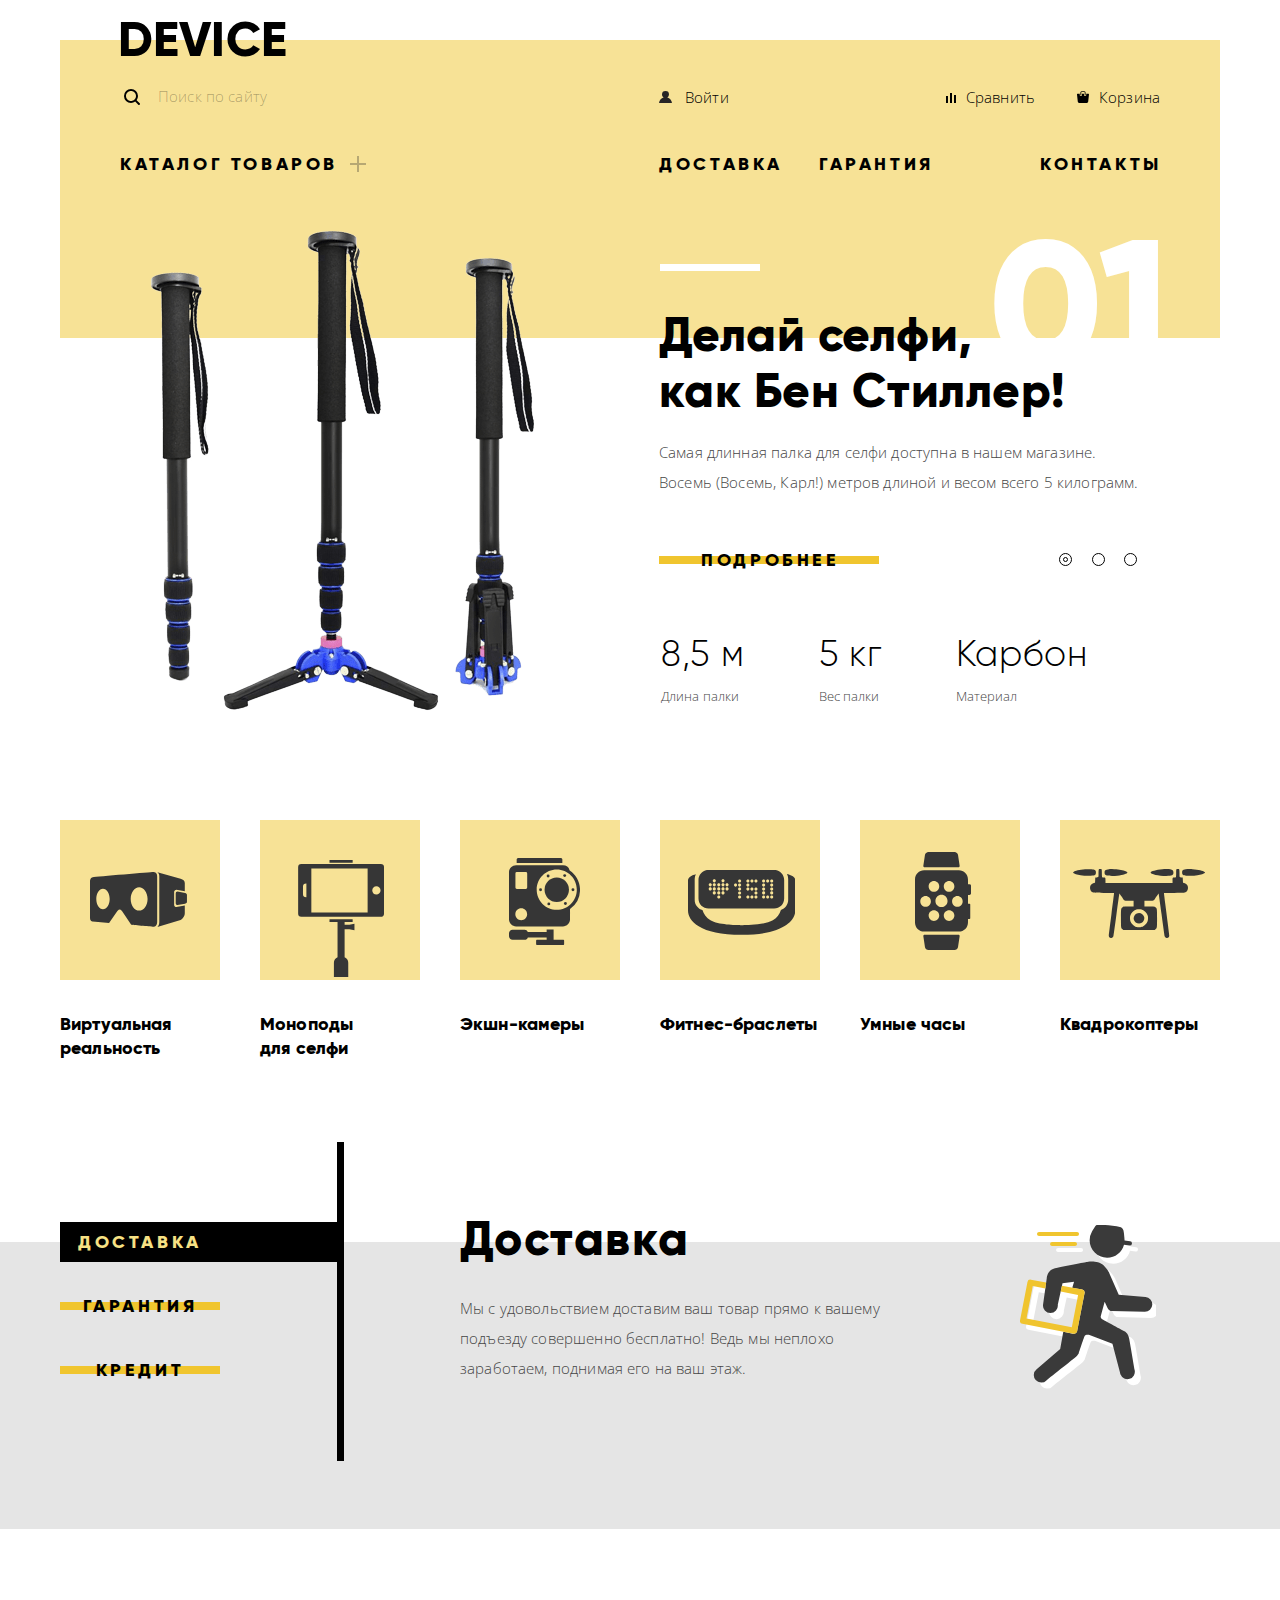
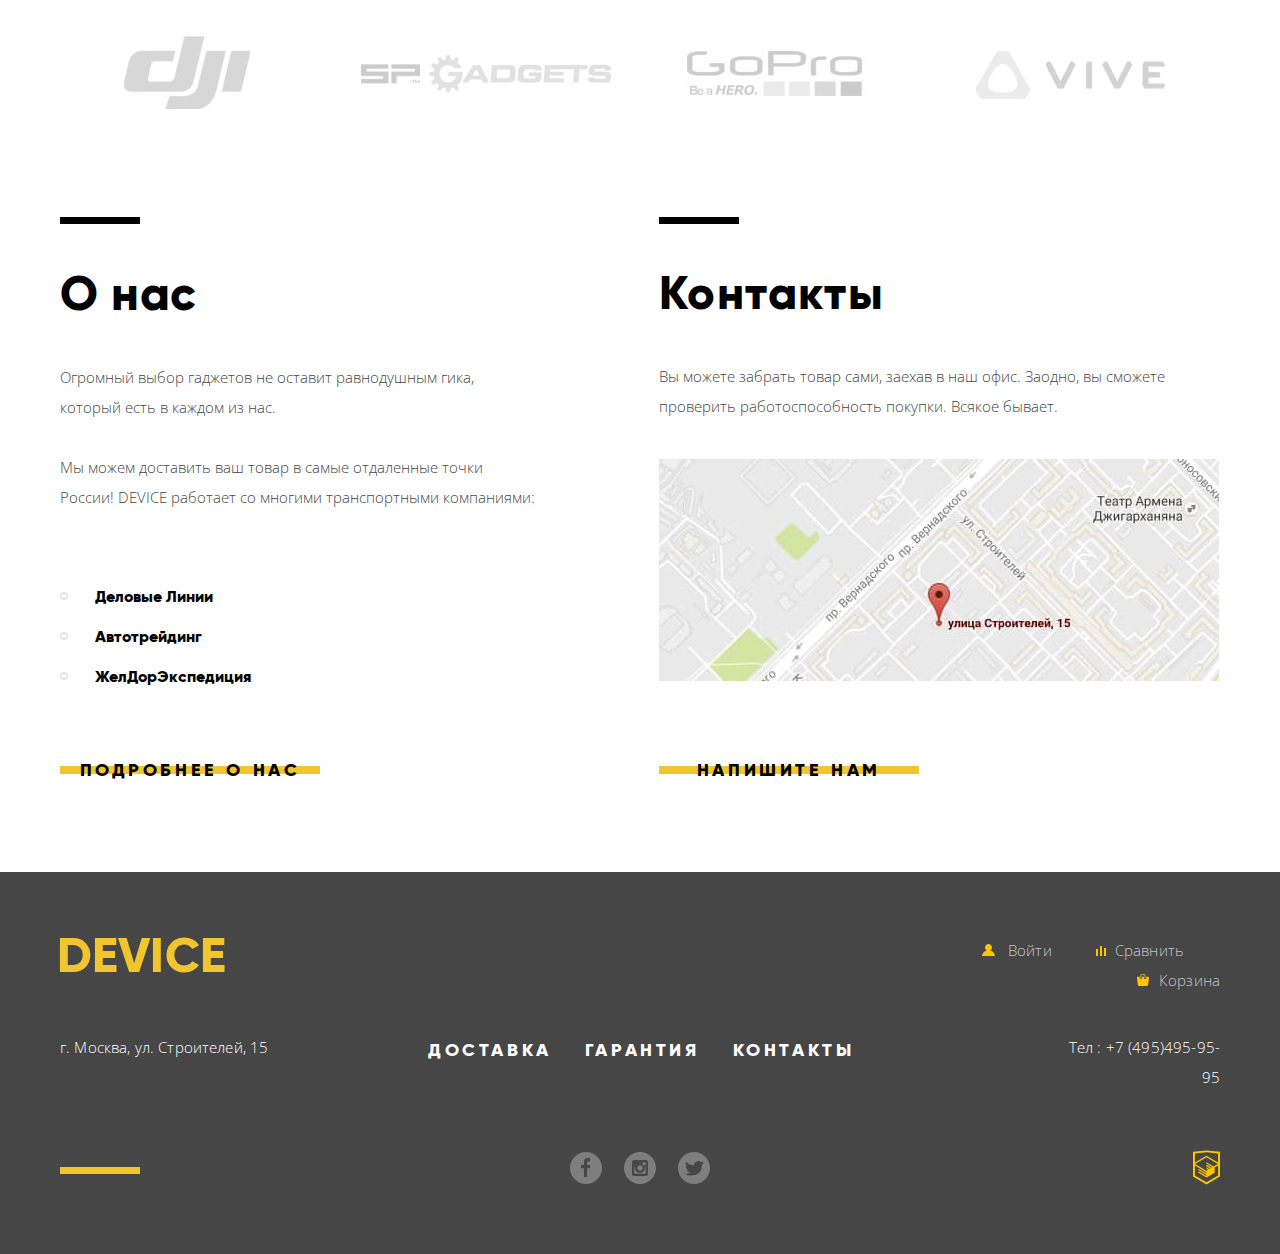
==== commit 39cf90e9: "Исправление незачтенных критериев." ====
--- a/index.html
+++ b/index.html
@@ -149,50 +149,32 @@
         <div class="product-type__container container"> 
           <ul class="product-type__list">
             <li class="product-type__item">
-              <a class="product-type__link" href="#">
-                <div class="product-type__img-wrap">
-                  <img class="product-type__img" src="img/virtual-icon.svg" width="97" height="55" alt="Иконка 'Виртуальная реальность'">
-                </div>
+              <a class="product-type__link product-type__link_virtual" href="#">
                 Виртуальная реальность
               </a>
             </li>
             <li class="product-type__item">
-              <a class="product-type__link" href="inner.html">
-                <div class="product-type__img-wrap product-type__img-wrap_monopods">
-                  <img class="product-type__img" src="img/monopods-icon.svg" width="87" height="117" alt="Иконка 'Монопод'">
-                </div>
+              <a class="product-type__link product-type__link_monopods" href="inner.html">
                 Моноподы для&nbsp;селфи 
               </a>
             </li>
             <li class="product-type__item">
-              <a class="product-type__link" href="#">
-                <div class="product-type__img-wrap">
-                <img class="product-type__img" src="img/cameras-icon.svg" width="72" height="88" alt="Иконка 'Камера'">
-                </div>
+              <a class="product-type__link product-type__link_cameras" href="#">
                 Экшн-камеры 
               </a>
             </li>
           <li class="product-type__item">
-          <a class="product-type__link" href="#">
-              <div class="product-type__img-wrap">
-                <img class="product-type__img" src="img/bracelets-icon.svg" width="107" height="65" alt="Иконка 'Фитнесc-браслет'">
-              </div>
+          <a class="product-type__link product-type__link_blacelets" href="#">
               Фитнес-браслеты
           </a>
           </li>
           <li class="product-type__item">
-            <a class="product-type__link" href="#">
-              <div class="product-type__img-wrap">
-                <img class="product-type__img" src="img/watch-icon.svg" width="57" height="98" alt="Иконка 'Умные часы'">
-              </div>
+            <a class="product-type__link product-type__link_watch" href="#">
               Умные часы
             </a>
           </li>
           <li class="product-type__item">
-            <a class="product-type__link" href="#">
-              <div class="product-type__img-wrap">
-                <img class="product-type__img" src="img/quadcopters-icon.svg" width="133" height="70" alt="Иконка 'Квадрокоптер'">
-              </div>
+            <a class="product-type__link product-type__link_quadcopters" href="#">
               Квадрокоптеры
             </a>
           </li>
@@ -203,17 +185,17 @@
         <div class="services__container container">
           <ul class="services__tabs-bar">
             <li class="services__tabs-bar-item services__tabs-bar-item_delivery ">
-              <button class="services__tabs-bar-btn services__tabs-bar-btn_delivery btn services__tabs-bar-btn_active" type="button" href="#">
+              <button class="services__tabs-bar-btn services__tabs-bar-btn_delivery btn services__tabs-bar-btn_active" type="button">
                 Доставка
               </button>
             </li>
             <li class="services__tabs-bar-item services__tabs-bar-item_warranty">
-              <button class="services__tabs-bar-btn services__tabs-bar-btn_warranty btn" type="button" href="#">
+              <button class="services__tabs-bar-btn services__tabs-bar-btn_warranty btn" type="button">
                 Гарантия
               </button>
             </li>
             <li class="services__tabs-bar-item services__tabs-bar-item_credit">
-              <button class="services__tabs-bar-btn services__tabs-bar-btn_credit btn"type="button" href="#">
+              <button class="services__tabs-bar-btn services__tabs-bar-btn_credit btn" type="button">
                 Кредит
               </button>
             </li>
@@ -246,23 +228,27 @@
         <div class="partners__container container">
           <ul class="partners-list">
             <li class="partners-list__item">
-              <a class="partners-list__link partners-list__link_gji" href="#">
-                <span class="visually-hidden">DjI</span>
+              <a class="partners-list__link partners-list__link_dji" href="#">
+                <img class="partners-list__img partners-list__img_gray" width="260" height="100" src="img/dji-logo_gray.jpg" alt="dji">
+                <img class="partners-list__img partners-list__img_color" width="260" height="100" src="img/dji-logo_color.jpg" alt="dji"> 
               </a>
             </li>
             <li class="partners-list__item">
                 <a class="partners-list__link partners-list__link_sp-gadgets" href="#">
-                  <span class="visually-hidden">Sp-gadgets</span>
+                  <img class="partners-list__img partners-list__img_gray" width="260" height="100" src="img/sp-gadgets-logo_gray.jpg" alt="sp-gadgets">
+                  <img class="partners-list__img partners-list__img_color" width="260" height="100" src="img/sp-gadgets-logo_color.jpg" alt="sp-gadgets"> 
                 </a>
             </li>
             <li class="partners-list__item">
                 <a class="partners-list__link partners-list__link_gopro" href="#">
-                  <span class="visually-hidden">GoPro</span>
+                  <img class="partners-list__img partners-list__img_gray" width="260" height="100" src="img/gopro-logo_gray.jpg" alt="gopro">
+                  <img class="partners-list__img partners-list__img_color" width="260" height="100" src="img/gopro-logo_color.jpg" alt="gopro">   
                 </a> 
             </li>
             <li class="partners-list__item">
                 <a class="partners-list__link partners-list__link_vive" href="#">
-                  <span class="visually-hidden">Vive</span>
+                  <img class="partners-list__img partners-list__img_gray" width="260" height="100" src="img/vive-logo_gray.jpg" alt="vive">
+                  <img class="partners-list__img partners-list__img_color" width="260" height="100" src="img/vive-logo_color.jpg" alt="vive"> 
                 </a>
             </li>
           </ul> 
@@ -339,7 +325,7 @@
           </li>
           </ul>
           <a class="site-footer__icon-html-academy-link" href="https://htmlacademy.ru/intensive/htmlcss">
-          <img class="site-footer__icon-html-academy-icon" src="img/logo-html-academy.svg" width="27" height="35" alt="Логотип html-academy">
+            <img class="site-footer__icon-html-academy-icon" src="img/logo-html-academy.svg" width="27" height="35" alt="Логотип html-academy">
           </a>
         </nav>
       </div>  
@@ -366,6 +352,6 @@
       <button class="modal__close" type="button"><span class="visually-hidden">Закрыть</span></button>
       <iframe class="map" src="https://www.google.com/maps/embed?pb=!1m18!1m12!1m3!1d3236.3524738832443!2d37.5250854343828!3d55.68667950275683!2m3!1f0!2f0!3f0!3m2!1i1024!2i768!4f13.1!3m3!1m2!1s0x46b54cf65f5c8955%3A0x694710ccd55501e!2z0YPQuy4g0KHRgtGA0L7QuNGC0LXQu9C10LksIDE1LCDQnNC-0YHQutCy0LAsIDExOTMxMQ!5e0!3m2!1sru!2sru!4v1544627901793" allowfullscreen></iframe>
     </div> 
-    <script src="js/script.js"></script>
+    <script src="js/script.min.js"></script>
   </body>
 </html>
--- a/css/style.css
+++ b/css/style.css
@@ -12,6 +12,40 @@
 
   src: url("../fonts/gilroy-light-webfont.woff2") format("woff2");
   src: url("../fonts/gilroy-light-webfont.woff") format("woff");
+}
+
+@-webkit-keyframes puff {
+  from {
+    opacity: 0;
+  }
+  50% {
+    opacity: 0.5;
+  }
+  to {
+    opacity: 1;
+  }
+}
+
+@keyframes shake {
+  0%,
+  100% {
+    transform: translate(50% 50%);
+  }
+
+  10%,
+  30%,
+  50%,
+  70%,
+  90% {
+    transform: translateX(-60%);
+  }
+
+  20%,
+  40%,
+  60%,
+  80% {
+    transform: translateX(-40%);
+  }
 }
 
 @keyframes puff {
@@ -61,7 +95,6 @@
   display: flex;
   justify-content: center;
   align-items: center;
-  
   padding: 8px 0;
 
   font-weight: 800;
@@ -80,7 +113,7 @@
 .btn::before {
   content: "";
   position: absolute;
-  top: 16px;
+  top: 50%;
   left: 0;
   z-index: -1;
 
@@ -89,11 +122,12 @@
   height: 8px;
 
   background-color: #f0c52e;
+  -webkit-transform: translateY(-50%);
+          transform: translateY(-50%);
 }
 
 .btn:hover::before,
 .btn:focus::before {
-  top: 0;
   left: 0;
 
   height: 100%;
@@ -102,7 +136,6 @@
 }
 
 .btn:active {
-  top: 0;
   left: 0;
 
   color: rgba(0, 0, 0, 0.3);
@@ -177,9 +210,10 @@
 
 .site-header__search-input {
   width: 350px;
-  height: 48px;
-  padding: 0;
+  height: 28px;
+  padding-top: 10px;
   padding-right: 5px;
+  padding-bottom: 10px;
   padding-left: 38px;
 
   font-weight: 300;
@@ -196,6 +230,33 @@
 
 .site-header__search-input:focus {
   border-bottom: 2px solid #000000;
+}
+
+.site-header__search-input::-webkit-input-placeholder {
+  font-weight: 300;
+  font-size: 15px;
+  line-height: 30px;
+  font-family: "Open Sans", "Arial", sans-serif;
+  color: rgba(0, 0, 0, 0.3);
+  letter-spacing: 0.01em;
+}
+
+.site-header__search-input:-ms-input-placeholder {
+  font-weight: 300;
+  font-size: 15px;
+  line-height: 30px;
+  font-family: "Open Sans", "Arial", sans-serif;
+  color: rgba(0, 0, 0, 0.3);
+  letter-spacing: 0.01em;
+}
+
+.site-header__search-input::-ms-input-placeholder {
+  font-weight: 300;
+  font-size: 15px;
+  line-height: 30px;
+  font-family: "Open Sans", "Arial", sans-serif;
+  color: rgba(0, 0, 0, 0.3);
+  letter-spacing: 0.01em;
 }
 
 .site-header__search-input::placeholder {
@@ -207,18 +268,41 @@
   letter-spacing: 0.01em;
 }
 
+.site-header__search-input:hover::-webkit-input-placeholder {
+  color: rgba(0, 0, 0, 0.6);
+}
+
+.site-header__search-input:hover:-ms-input-placeholder {
+  color: rgba(0, 0, 0, 0.6);
+}
+
+.site-header__search-input:hover::-ms-input-placeholder {
+  color: rgba(0, 0, 0, 0.6);
+}
+
 .site-header__search-input:hover::placeholder {
   color: rgba(0, 0, 0, 0.6);
 }
 
+.site-header__search-input:focus::-webkit-input-placeholder {
+  font-size: 0;
+}
+
+.site-header__search-input:focus:-ms-input-placeholder {
+  font-size: 0;
+}
+
+.site-header__search-input:focus::-ms-input-placeholder {
+  font-size: 0;
+}
+
 .site-header__search-input:focus::placeholder {
   font-size: 0;
 }
 
 .site-header__search-btn {
+  box-sizing: border-box;
   width: 85px;
-  box-sizing: border-box;
-  
   padding: 8px 0;
 
   font-weight: 300;
@@ -273,7 +357,8 @@
 }
 
 .site-header__user-item_login {
-  width: 280px;
+  width: 270px;
+  padding-right: 10px;
 }
 
 .site-header__user-item_basket {
@@ -651,8 +736,8 @@
 
 .product-type__list {
   display: flex;
-  justify-content: space-between;
-  margin-bottom: 162px;
+  flex-wrap: wrap;
+  margin-bottom: 142px;
   padding: 0;
 
   list-style: none;
@@ -660,10 +745,19 @@
 
 .product-type__item {
   width: 160px;
+  margin-right: 40px;
+  margin-bottom: 20px;
+}
+
+.product-type__item:nth-child(6n) {
+  margin-right: 0;
 }
 
 .product-type__link {
-  display: block;
+  position: relative;
+
+  display: block;
+  padding-top: 192px;
 
   font-weight: 800;
   font-size: 18px;
@@ -676,38 +770,52 @@
   opacity: 0.3;
 }
 
-.product-type__img-wrap {
-  display: flex;
-  justify-content: center;
-  align-items: center;
+.product-type__link::before {
+  content: "";
+  position: absolute;
+  top: 0;
+
+  display: block;
   width: 160px;
   height: 160px;
-  margin-bottom: 32px;
 
   background-color: rgba(240, 197, 46, 0.5);
-}
-
-.product-type__img-wrap_monopods {
-  align-items: flex-end;
-  height: 158px;
-  padding-bottom: 2px;
-}
-
-.product-type__img-wrap:hover,
-.product-type__img-wrap:active {
+  background-repeat: no-repeat;
+}
+
+.product-type__link:hover::before,
+.product-type__link:active::before {
   background-color: #f0c52e;
 }
 
-.product-type__link:hover .product-type__img-wrap {
-  background-color: #f0c52e;
-}
-
-.product-type__link:focus .product-type__img-wrap {
-  background-color: #f0c52e;
-}
-
-.product-type__link:active .product-type__img {
-  opacity: 0.3;
+.product-type__link_virtual::before {
+  background-image: url("../img/virtual-icon.svg");
+  background-position: 30px 52px;
+}
+
+.product-type__link_monopods::before {
+  background-image: url("../img/monopods-icon.svg");
+  background-position: 38px 40px;
+}
+
+.product-type__link_cameras::before {
+  background-image: url("../img/cameras-icon.svg");
+  background-position: 49px 38px;
+}
+
+.product-type__link_blacelets::before {
+  background-image: url("../img/bracelets-icon.svg");
+  background-position: 28px 50px;
+}
+
+.product-type__link_watch::before {
+  background-image: url("../img/watch-icon.svg");
+  background-position: 55px 32px;
+}
+
+.product-type__link_quadcopters::before {
+  background-image: url("../img/quadcopters-icon.svg");
+  background-position: 13px 49px;
 }
 
 .services {
@@ -760,6 +868,7 @@
 
 .services__tabs-bar-btn:active {
   z-index: 1;
+
   width: 280px;
   padding-right: 120px;
 
@@ -769,7 +878,6 @@
 }
 
 .services__tabs-bar-btn_active {
-
   width: 280px;
   padding-right: 120px;
 
@@ -842,66 +950,40 @@
   margin-bottom: 93px;
 }
 
+.partners-list__item {
+  padding-right: 35px;
+}
+
+.partners-list__item:nth-child(4n) {
+  padding-right: 0;
+}
+
 .partners-list {
   display: flex;
   flex-wrap: wrap;
-  justify-content: space-between;
+  justify-content: flex-start;
   margin: 0;
   padding: 0;
 
   list-style: none;
 }
 
-.partners-list__link {
-  display: block;
-  width: 260px;
-  height: 100px;
-
-  background-repeat: no-repeat;
+.partners-list__img_gray {
+  display: block;
+
   opacity: 0.2;
 }
 
-.partners-list__link:hover,
-.partners-list__link:focus {
-  opacity: 1;
-
-  transition: all 0.2s ease-in-out;
-}
-
-.partners-list__link_gji {
-  background-image: url("../img/dji-logo_gray.jpg");
-}
-
-.partners-list__link_sp-gadgets {
-  background-image: url("../img/sp-gadgets-logo_gray.jpg");
-}
-
-.partners-list__link_gopro {
-  background-image: url("../img/gopro-logo_gray.jpg");
-}
-
-.partners-list__link_vive {
-  background-image: url("../img/vive-logo_gray.jpg");
-}
-
-.partners-list__link_gji:hover,
-.partners-list__link_gji:focus {
-  background-image: url("../img/dji-logo_color.jpg");
-}
-
-.partners-list__link_sp-gadgets:hover,
-.partners-list__link_sp-gadgets:focus {
-  background-image: url("../img/sp-gadgets-logo_color.jpg");
-}
-
-.partners-list__link_gopro:hover,
-.partners-list__link_gopro:focus {
-  background-image: url("../img/gopro-logo_color.jpg");
-}
-
-.partners-list__link_vive:hover,
-.partners-list__link_vive:focus {
-  background-image: url("../img/vive-logo_color.jpg");
+.partners-list__img_color {
+  display: none;
+}
+
+.partners-list__link:hover .partners-list__img_color {
+  display: block;
+}
+
+.partners-list__link:hover .partners-list__img_gray {
+  display: none;
 }
 
 .info__container {
@@ -1033,6 +1115,8 @@
 }
 
 .site-footer {
+  min-width: 1200px;
+
   color: #e5e5e5;
 
   background-color: #464646;
@@ -1240,6 +1324,7 @@
   width: 32px;
   height: 32px;
   margin: 0 11px;
+
   background-repeat: no-repeat;
   background-position: 0 0;
   opacity: 0.3;
@@ -1541,7 +1626,8 @@
 }
 
 .filter__range-circle:hover {
-  transform: scale(1.1);
+  -webkit-transform: scale(1.1);
+          transform: scale(1.1);
 }
 
 .filter__range-circle_left {
@@ -1664,6 +1750,7 @@
   display: flex;
   justify-content: space-between;
   align-items: baseline;
+  min-width: 760px;
   padding-left: 70px;
 
   background-color: #ebebeb;
@@ -1689,8 +1776,11 @@
   display: flex;
   flex-wrap: wrap;
   align-items: center;
+  width: 530px;
   margin: 0;
   padding: 0;
+  padding-right: 15px;
+  padding-left: 15px;
 
   list-style: none;
 }
@@ -1716,7 +1806,6 @@
 
 .sorting__button-wrap {
   display: flex;
-  margin-left: 216px;
 }
 
 .sorting__button {
@@ -1869,14 +1958,7 @@
   background-color: #ebebeb;
 }
 
-.catalog-nav__wrap {
-  display: flex;
-  justify-content: center;
-  align-items: center;
-}
-
 .catalog-nav__btn {
-  width: 76px;
   padding: 23px 0;
   padding-left: 10px;
 
@@ -1898,13 +1980,13 @@
 }
 
 .catalog-nav__btn_prev {
-  padding-right: 20px;
+  padding-right: 25px;
   padding-left: 30px;
 }
 
 .catalog-nav__btn_next {
-  padding-right: 30px;
-  padding-left: 20px;
+  padding-right: 27px;
+  padding-left: 25px;
 }
 
 .catalog-nav__pagination {
@@ -1912,6 +1994,7 @@
   flex-wrap: wrap;
   margin: 0;
   padding: 0;
+  padding-left: 10px;
 
   list-style: none;
 }
@@ -1954,12 +2037,22 @@
   display: none;
 
   box-shadow: 0 10px 20px 0 rgba(4, 6, 6, 0.2);
+  -webkit-transform: translate(-50%, -50%);
+          transform: translate(-50%, -50%);
 }
 
 .modal_open {
   display: block;
 
-  animation: puff 0.5s linear;
+  -webkit-animation: puff 0.5s linear;
+          animation: puff 0.5s linear;
+}
+
+.modal_error {
+display: block;
+
+  -webkit-animation: shake 0.6s;
+          animation: shake 0.6s;
 }
 
 .modal__close {
@@ -1993,8 +2086,6 @@
 .modal_write-us {
   width: 760px;
   height: 350px;
-  margin-top: -275px;
-  margin-left: -453px;
   padding: 100px;
 
   background-color: #ffffff;
@@ -2062,6 +2153,30 @@
   resize: none;
 }
 
+.form-write-us__input::-webkit-input-placeholder {
+  font-weight: 300;
+  font-size: 14px;
+  line-height: 18px;
+  font-family: "Open Sans", "Arial", sans-serif;
+  color: rgba(70, 70, 70, 0.4);
+}
+
+.form-write-us__input:-ms-input-placeholder {
+  font-weight: 300;
+  font-size: 14px;
+  line-height: 18px;
+  font-family: "Open Sans", "Arial", sans-serif;
+  color: rgba(70, 70, 70, 0.4);
+}
+
+.form-write-us__input::-ms-input-placeholder {
+  font-weight: 300;
+  font-size: 14px;
+  line-height: 18px;
+  font-family: "Open Sans", "Arial", sans-serif;
+  color: rgba(70, 70, 70, 0.4);
+}
+
 .form-write-us__input::placeholder {
   font-weight: 300;
   font-size: 14px;
@@ -2077,9 +2192,8 @@
 .modal_map {
   width: 960px;
   height: 550px;
-  margin-top: -275px;
-  margin-left: -453px;
-  background-color: #f1f1f1 ;
+
+  background-color: #f1f1f1;
   background-image: url("../img/big-map.jpg");
   background-repeat: no-repeat;
   background-position: 0 0;
@@ -2090,4 +2204,4 @@
   height: 100%;
 
   border: 0;
-}+}
